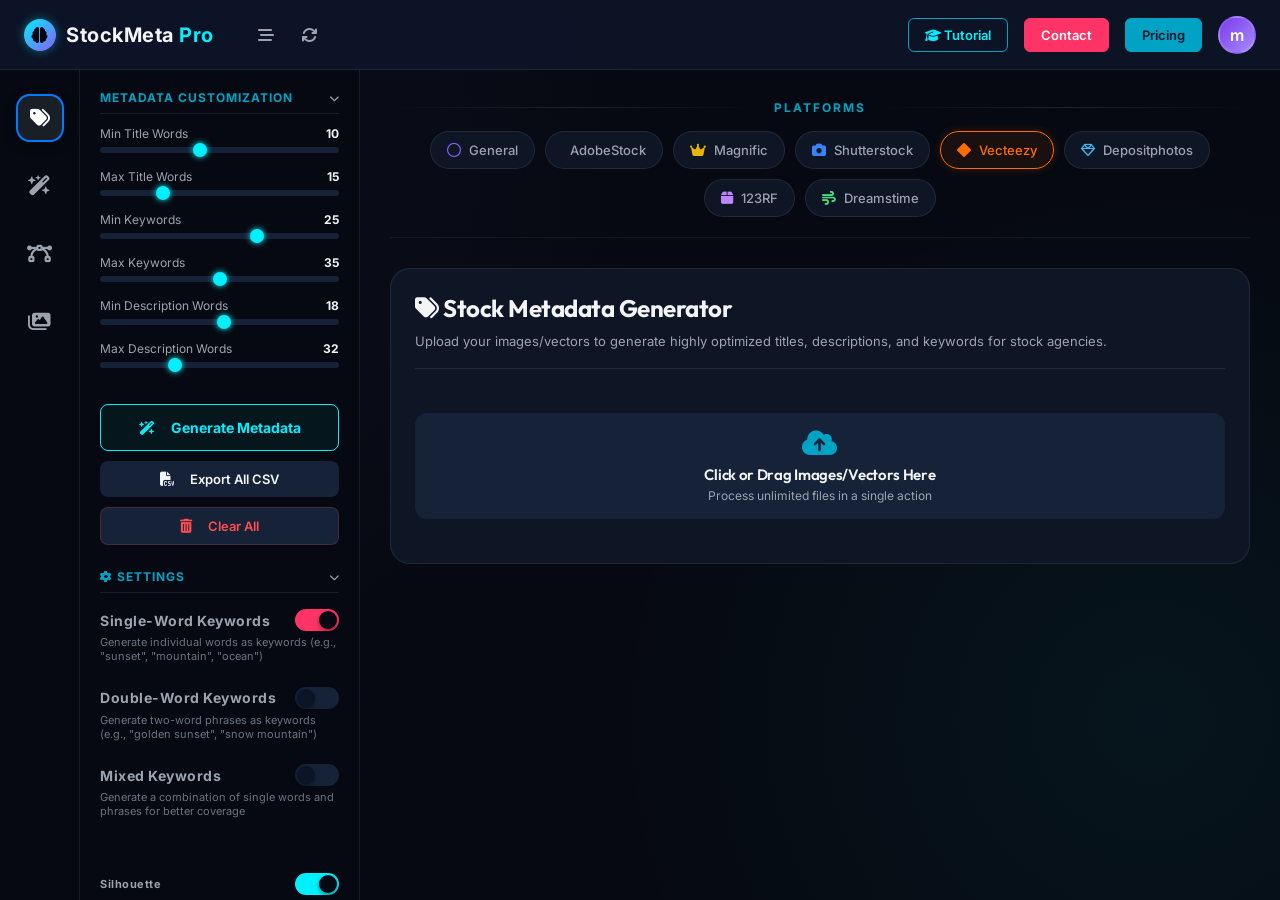
==== index.html @ bd4a4993 "Final Update" ====
<!DOCTYPE html>
<html lang="en">
<head>
  <meta charset="UTF-8">
  <meta name="viewport" content="width=device-width, initial-scale=1.0">
  <title>StockMeta Pro - AI Stock Metadata Generator & Extractor</title>
  
  <link href="https://fonts.googleapis.com/css2?family=Outfit:wght@300;400;600;700&display=swap" rel="stylesheet">
  <!-- FontAwesome for Premium Icons -->
  <link rel="stylesheet" href="https://cdnjs.cloudflare.com/ajax/libs/font-awesome/6.4.0/css/all.min.css">
  
  <!-- Custom CSS -->
  <link rel="stylesheet" href="styles.css?v=13">
  
  <!-- EXIF Library for Image Metadata Extraction -->
  <script src="https://cdn.jsdelivr.net/npm/exif-js?v=1"></script>
</head>
<body>
  <!-- ==========================================================================
       TOP NAVBAR / HEADER
       ========================================================================== -->
  <header class="header">
    <div class="header-left">
      <a href="#" class="logo-container">
        <div class="logo-icon">
          <i class="fa-solid fa-brain"></i>
        </div>
        <div class="logo-text">StockMeta <span>Pro</span></div>
      </a>
      <div class="nav-actions">
        <button class="nav-icon-btn" title="Toggle Sidebar"><i class="fa-solid fa-bars-staggered"></i></button>
        <button class="nav-icon-btn" title="Sync Status"><i class="fa-solid fa-arrows-rotate"></i></button>
      </div>
    </div>
    
    <div class="header-right">
      <button class="nav-link-btn tutorial"><i class="fa-solid fa-graduation-cap"></i> Tutorial</button>
      <button class="nav-link-btn contact">Contact</button>
      <button class="nav-link-btn pricing">Pricing</button>
      
      <!-- Profile Initials Badge (m) -->
      <div class="profile-avatar" id="profile-btn">m</div>
      
      <!-- Profile Dropdown Menu -->
      <div class="profile-menu" id="profile-menu">
        <div class="profile-menu-header">
          <div class="profile-menu-status">Signed in as:</div>
          <div class="profile-menu-email" id="profile-menu-email">Guest User</div>
        </div>
        <button class="profile-menu-btn" id="open-api-manager-btn">
          <i class="fa-solid fa-key"></i> API Keys Manager
        </button>
        <button class="profile-menu-btn logout" id="logout-btn" style="display: none;">
          <i class="fa-solid fa-right-from-bracket"></i> Sign Out
        </button>
        <button class="profile-menu-btn" id="login-trigger-btn">
          <i class="fa-solid fa-right-to-bracket"></i> Sign in with Google
        </button>
      </div>
    </div>
  </header>

<div class="app-layout">
  <!-- NEW LEFT SIDE NAVIGATION RAIL -->
  <aside class="side-nav-rail">
    <button class="nav-rail-btn active" data-mode="metadata" title="Metadata Generator">
      <i class="fa-solid fa-tags"></i>
    </button>
    <button class="nav-rail-btn" data-mode="image-to-prompt" title="Image to Prompts">
      <i class="fa-solid fa-wand-magic-sparkles"></i>
    </button>
    <!-- SVG Generator -->
    <button class="nav-rail-btn" data-mode="image-to-svg" title="Image to SVG Generator">
      <i class="fa-solid fa-bezier-curve"></i>
    </button>
    <button class="nav-rail-btn" data-mode="portfolio-viewer" title="Adobe Stock Portfolio Viewer">
      <i class="fa-solid fa-images"></i>
    </button>
  </aside>

  <div class="app-content-area">
    <!-- ==========================================================================
         MAIN CONTENT CONTAINER
         ========================================================================== -->
    <div class="main-wrapper">
    
    <!-- --- LEFT SIDEBAR PANEL --- -->
    <aside class="sidebar">
      
      <!-- Collapsible Image Prompt Customization -->
      <div class="panel-section" id="image-prompt-custom-panel" style="display: none;">
        <div class="panel-header" onclick="togglePanel('image-prompt-custom-panel')">
          <span class="panel-title">Prompt Settings</span>
          <i class="fa-solid fa-chevron-down panel-toggle-icon"></i>
        </div>
        <div class="panel-content">
          <div class="input-container" style="width: 100%;">
            <label class="input-label" for="reverse-prompt-custom-instructions" style="font-size: 11px; font-weight:700; color:var(--color-cyan-dim); text-transform:uppercase; margin-bottom: 8px; display: block;">Your Custom prompt here:</label>
            <textarea id="reverse-prompt-custom-instructions" class="sidebar-prompt-textarea" placeholder="e.g. Ensure the prompt describes an oil painting style..." style="min-height: 150px; font-size: 13px;"></textarea>
          </div>
          <button class="workspace-btn copy-all" id="reverse-prompt-submit-btn" style="width: 100%; padding: 14px; font-size: 14px; font-weight: 700; border-radius: 8px; justify-content: center; margin-top: 10px;">
            <i class="fa-solid fa-wand-magic-sparkles" style="margin-right: 8px;"></i> Generate
          </button>
        </div>
      </div>

      <!-- Collapsible Image to SVG Customization -->
      <div class="panel-section" id="image-to-svg-custom-panel" style="display: none;">
        <div class="panel-header" onclick="togglePanel('image-to-svg-custom-panel')">
          <span class="panel-title">SVG Settings</span>
          <i class="fa-solid fa-chevron-down panel-toggle-icon"></i>
        </div>
        <div class="panel-content">
          <div class="input-container" style="width: 100%;">
            <label class="input-label" for="svg-custom-instructions" style="font-size: 11px; font-weight:700; color:var(--color-cyan-dim); text-transform:uppercase; margin-bottom: 8px; display: block;">Custom instructions:</label>
            <textarea id="svg-custom-instructions" class="sidebar-prompt-textarea" placeholder="e.g. Ensure all shapes are editable, use native <text> elements, recreate the complex gradients..." style="min-height: 150px; font-size: 13px;"></textarea>
          </div>
          <button class="workspace-btn copy-all" id="svg-submit-btn" style="width: 100%; padding: 14px; font-size: 14px; font-weight: 700; border-radius: 8px; justify-content: center; margin-top: 10px;">
            <i class="fa-solid fa-bezier-curve" style="margin-right: 8px;"></i> Generate SVG
          </button>
        </div>
      </div>
      
      <!-- Collapsible Metadata Customization -->
      <div class="panel-section" id="custom-panel">
        <div class="panel-header" onclick="togglePanel('custom-panel')">
          <span class="panel-title">Metadata Customization</span>
          <i class="fa-solid fa-chevron-down panel-toggle-icon"></i>
        </div>
        <div class="panel-content">
          <!-- Slider 1 -->
          <div class="slider-group">
            <div class="slider-label-row">
              <span class="slider-name">Min Title Words</span>
              <span class="slider-value" id="min-title-val">10</span>
            </div>
            <input type="range" class="custom-range" id="min-title-range" min="3" max="20" value="10">
          </div>
          <!-- Slider 2 -->
          <div class="slider-group">
            <div class="slider-label-row">
              <span class="slider-name">Max Title Words</span>
              <span class="slider-value" id="max-title-val">15</span>
            </div>
            <input type="range" class="custom-range" id="max-title-range" min="10" max="30" value="15">
          </div>
          <!-- Slider 3 -->
          <div class="slider-group">
            <div class="slider-label-row">
              <span class="slider-name">Min Keywords</span>
              <span class="slider-value" id="min-keys-val">25</span>
            </div>
            <input type="range" class="custom-range" id="min-keys-range" min="5" max="35" value="25">
          </div>
          <!-- Slider 4 -->
          <div class="slider-group">
            <div class="slider-label-row">
              <span class="slider-name">Max Keywords</span>
              <span class="slider-value" id="max-keys-val">35</span>
            </div>
            <input type="range" class="custom-range" id="max-keys-range" min="20" max="50" value="35">
          </div>
          <!-- Slider 5 -->
          <div class="slider-group">
            <div class="slider-label-row">
              <span class="slider-name">Min Description Words</span>
              <span class="slider-value" id="min-desc-val">18</span>
            </div>
            <input type="range" class="custom-range" id="min-desc-range" min="5" max="30" value="18">
          </div>
          <!-- Slider 6 -->
          <div class="slider-group">
            <div class="slider-label-row">
              <span class="slider-name">Max Description Words</span>
              <span class="slider-value" id="max-desc-val">32</span>
            </div>
            <input type="range" class="custom-range" id="max-desc-range" min="20" max="60" value="32">
          </div>
          
          <!-- Action Buttons Moved from Workspace -->
          <div style="margin-top: 20px; display: flex; flex-direction: column; gap: 10px;">
            <button class="workspace-btn copy-all" id="metadata-generate-btn" style="width: 100%; padding: 14px; font-size: 14px; font-weight: 700; border-radius: 8px; justify-content: center;">
              <i class="fa-solid fa-wand-magic-sparkles" style="margin-right: 8px;"></i> Generate Metadata
            </button>
            <button class="workspace-btn export-all" id="metadata-export-btn" style="width: 100%; padding: 10px; font-size: 13px; font-weight: 600; border-radius: 8px; justify-content: center; border: 1px solid var(--border-glass);">
              <i class="fa-solid fa-file-csv" style="margin-right: 8px;"></i> Export All CSV
            </button>
            <button class="workspace-btn" id="metadata-clear-btn" style="width: 100%; padding: 10px; font-size: 13px; font-weight: 600; border-radius: 8px; justify-content: center; color: #ff4d4d; border: 1px solid rgba(255, 77, 77, 0.2);">
              <i class="fa-solid fa-trash-can" style="margin-right: 8px;"></i> Clear All
            </button>
          </div>

        </div>
      </div>
      
      <!-- Collapsible SETTINGS Toggles -->
      <div class="panel-section" id="settings-panel">
        <div class="panel-header" onclick="togglePanel('settings-panel')">
          <span class="panel-title"><i class="fa-solid fa-gear"></i> Settings</span>
          <i class="fa-solid fa-chevron-down panel-toggle-icon"></i>
        </div>
        <div class="panel-content">
          <!-- Keyword Generation Styles -->
          <div style="display: flex; flex-direction: column; gap: 15px; margin-bottom: 15px; border-bottom: 1px solid var(--border); padding-bottom: 15px;">
            
            <div class="toggle-group pink-toggle" style="flex-direction: column; align-items: stretch; gap: 4px;">
              <div style="display: flex; justify-content: space-between; align-items: center; width: 100%;">
                <span class="toggle-label" style="font-size: 14px;">Single-Word Keywords</span>
                <input type="checkbox" id="kw-single-switch" class="switch-input keyword-style-switch" checked>
                <label for="kw-single-switch" class="switch-label"></label>
              </div>
              <span style="font-size: 11px; color: var(--text-dark); line-height: 1.3;">Generate individual words as keywords (e.g., "sunset", "mountain", "ocean")</span>
            </div>

            <div class="toggle-group pink-toggle" style="flex-direction: column; align-items: stretch; gap: 4px;">
              <div style="display: flex; justify-content: space-between; align-items: center; width: 100%;">
                <span class="toggle-label" style="font-size: 14px;">Double-Word Keywords</span>
                <input type="checkbox" id="kw-double-switch" class="switch-input keyword-style-switch">
                <label for="kw-double-switch" class="switch-label"></label>
              </div>
              <span style="font-size: 11px; color: var(--text-dark); line-height: 1.3;">Generate two-word phrases as keywords (e.g., "golden sunset", "snow mountain")</span>
            </div>

            <div class="toggle-group pink-toggle" style="flex-direction: column; align-items: stretch; gap: 4px;">
              <div style="display: flex; justify-content: space-between; align-items: center; width: 100%;">
                <span class="toggle-label" style="font-size: 14px;">Mixed Keywords</span>
                <input type="checkbox" id="kw-mixed-switch" class="switch-input keyword-style-switch">
                <label for="kw-mixed-switch" class="switch-label"></label>
              </div>
              <span style="font-size: 11px; color: var(--text-dark); line-height: 1.3;">Generate a combination of single words and phrases for better coverage</span>
            </div>

          </div>
          <!-- Toggle 2 -->
          <div class="toggle-group">
            <span class="toggle-label">Silhouette</span>
            <input type="checkbox" id="silhouette-switch" class="switch-input" checked>
            <label for="silhouette-switch" class="switch-label"></label>
          </div>
          <!-- Toggle 3 (User Latest Screenshot: Contains Textarea underneath!) -->
          <div class="toggle-group pink-toggle" style="flex-direction: column; align-items: stretch; gap: 8px;">
            <div style="display: flex; justify-content: space-between; align-items: center; width: 100%;">
              <span class="toggle-label">Custom Prompt</span>
              <input type="checkbox" id="custom-prompt-switch" class="switch-input" checked>
              <label for="custom-prompt-switch" class="switch-label"></label>
            </div>
            <div id="sidebar-custom-prompt-container" style="display: none; width: 100%;">
              <textarea id="sidebar-custom-prompt" class="sidebar-prompt-textarea" placeholder="Enter your custom prompt here..."></textarea>
            </div>
          </div>
          <!-- Toggle 4: Transparent Background Switch (User Latest Screenshot) -->
          <div class="toggle-group">
            <span class="toggle-label">Transparent Background</span>
            <input type="checkbox" id="transparent-bg-switch" class="switch-input" checked>
            <label for="transparent-bg-switch" class="switch-label"></label>
          </div>
        </div>
      </div>
      
    </aside>

    <!-- --- MAIN AREA --- -->
    <main class="main-content">
      
      <!-- --- PLATFORMS SELECTION --- -->
      <section class="platforms-section">
        <div class="platforms-title">Platforms</div>
        <div class="platforms-list">
          <div class="platform-pill" data-platform="general"><i class="fa-regular fa-circle"></i> General</div>
          <div class="platform-pill" data-platform="adobestock"><i class="fa-brands fa-adobe"></i> AdobeStock</div>
          <div class="platform-pill" data-platform="magnific"><i class="fa-solid fa-crown"></i> Magnific</div>
          <div class="platform-pill" data-platform="shutterstock"><i class="fa-solid fa-camera"></i> Shutterstock</div>
          <div class="platform-pill active" data-platform="vecteezy"><i class="fa-solid fa-diamond"></i> Vecteezy</div>
          <div class="platform-pill" data-platform="depositphotos"><i class="fa-regular fa-gem"></i> Depositphotos</div>
          <div class="platform-pill" data-platform="123rf"><i class="fa-solid fa-box"></i> 123RF</div>
          <div class="platform-pill" data-platform="dreamstime"><i class="fa-solid fa-wind"></i> Dreamstime</div>
        </div>
      </section>

      <!-- ==========================================================================
           METADATA GENERATOR (UNIFIED LAYOUT)
           ========================================================================== -->
      <section class="image-gen-container" id="metadata-unified-section">
        <div class="bulk-preview-header" style="text-align: left;">
          <h2 class="bulk-preview-title"><i class="fa-solid fa-tags"></i> Stock Metadata Generator</h2>
          <p class="bulk-preview-subtitle">Upload your images/vectors to generate highly optimized titles, descriptions, and keywords for stock agencies.</p>
        </div>
        
        <div class="image-gen-unified-layout" style="display: flex; flex-direction: column; gap: 20px; width: 100%;">
          <!-- Upload Dropzone -->
          <div class="input-container">
            <div class="upload-area" id="metadata-upload-area" style="min-height: 100px; display: flex; flex-direction: column; align-items: center; justify-content: center; border: 2px dashed var(--border-glass); border-radius: 12px; cursor: pointer; background: var(--bg-card); transition: all 0.2s ease; padding: 16px;">
              <input type="file" id="metadata-file-input" accept="image/jpeg, image/png, image/webp, .eps, .ai, .svg" multiple style="display: none;">
              <div id="metadata-upload-content" style="text-align: center; pointer-events: none;">
                <i class="fa-solid fa-cloud-arrow-up" style="font-size: 28px; color: var(--color-cyan-dim); margin-bottom: 8px;"></i>
                <h3 style="font-size: 15px; font-weight: 600; color: var(--text-main); margin-bottom: 4px;">Click or Drag Images/Vectors Here</h3>
                <p style="font-size: 12px; color: var(--text-muted);">Process unlimited files in a single action</p>
              </div>
            </div>
          </div>
          
          <!-- Image Rows Container -->
          <div id="metadata-preview-list" style="display: flex; flex-direction: column; gap: 20px; width: 100%;">
            <!-- Dynamic rows will be injected here by JS -->
          </div>
          
        </div>
      </section>

    </main>
  </div>

  <!-- ==========================================================================
       MODAL: SIMULATED GOOGLE AUTHENTICATION
       ========================================================================== -->
  <div class="modal-overlay" id="google-login-modal">
    <div class="modal-card google-modal">
      <div class="modal-header">
        <span class="modal-title">Sign In with Google</span>
        <button class="modal-close-btn" onclick="closeModal('google-login-modal')"><i class="fa-solid fa-xmark"></i></button>
      </div>
      <div class="modal-body">
        <div class="google-auth-content">
          <div class="google-brand-logo"><i class="fa-brands fa-google"></i></div>
          <h3 class="google-auth-title">Welcome back to StockMeta Pro</h3>
          <p class="google-auth-subtitle">Log in instantly to securely sync and store your custom model settings and credentials directly in your browser.</p>
          
          <div class="google-email-input-wrapper">
            <input type="email" id="google-email-field" class="text-input-field" placeholder="name@gmail.com" required value="stockcreator@gmail.com">
          </div>
          
          <button class="google-btn-submit" id="google-auth-submit-btn">
            <img src="https://upload.wikimedia.org/wikipedia/commons/c/c1/Google_%22G%22_logo.svg" alt="Google G">
            <span>Continue with Gmail ID</span>
          </button>
        </div>
      </div>
    </div>
  </div>

  <!-- ==========================================================================
       MODAL: API KEYS MANAGER (User Screenshot Inspired)
       ========================================================================== -->
  <div class="modal-overlay" id="api-keys-modal">
    <div class="modal-card api-keys-modal">
      <div class="modal-header">
        <span class="modal-title">API Keys Manager</span>
        <button class="modal-close-btn" onclick="closeModal('api-keys-modal')"><i class="fa-solid fa-xmark"></i></button>
      </div>
      
      <!-- Grid Layout: Sidebar Providers + Right Settings Panels -->
      <div class="api-keys-layout">
        <div class="api-keys-sidebar">
          <button class="api-provider-tab active" data-provider="gemini">Gemini API</button>
          <button class="api-provider-tab" data-provider="mistral">Mistral AI</button>
          <button class="api-provider-tab" data-provider="openai">OpenAI</button>
          <button class="api-provider-tab" data-provider="groq">Groq</button>
          <button class="api-provider-tab" data-provider="openrouter">OpenRouter</button>
          <button class="api-provider-tab" data-provider="adobestock" style="color:var(--color-cyan);">Adobe Stock</button>
          <button class="api-provider-tab" data-provider="ollama" style="color:var(--success)">Local (Ollama)</button>
        </div>
        
        <div class="api-keys-panel" id="api-panel-content">
          <!-- Content is rendered dynamically in app.js based on selected provider -->
          <div>
            <div class="form-row">
              <div class="input-container" style="flex: 1;">
                <label class="form-label" for="api-key-input" id="api-key-label">API Key:</label>
                <input type="text" id="api-key-input" class="form-input-text" placeholder="Enter your API key here...">
              </div>
              <button class="api-btn add" id="api-key-add-btn">Add</button>
            </div>
            <div style="margin-top: 20px;">
              <div style="display: flex; justify-content: space-between; align-items: center; margin-bottom: 8px;">
                <label class="form-label" style="margin-bottom: 0;" id="stored-keys-label">Stored API Keys:</label>
                <button class="api-btn delete" id="api-key-delete-btn" style="padding: 6px 16px; font-size: 12px; width: auto; height: auto;">Delete Selected Key</button>
              </div>
              <div class="keys-listbox" id="stored-keys-listbox">
                <!-- Dynamically populated list box of masked keys -->
              </div>
            </div>
            <!-- Custom Model field — shows for all providers -->
            <div id="custom-model-row" style="margin-top: 18px;">
              <label class="form-label" for="api-custom-model" id="custom-model-label">🤖 Custom Model (Required):</label>
              <input type="text" id="api-custom-model" class="form-input-text" placeholder="e.g., google/gemini-2.5-flash" style="margin-top: 6px;">
              <p style="font-size: 11px; color: var(--text-dark); margin-top: 5px;" id="custom-model-hint">Enter the model you want to use (e.g., <strong>google/gemini-2.5-flash</strong> or <strong>moonshotai/kimi-k2.6:free</strong>).</p>
            </div>

          </div>
        </div>
      </div>
      
      <!-- Footer: Radio switches matching user screenshot + Save/Cancel -->
      <div class="api-keys-footer">
        <div class="active-provider-selector">
          <span class="active-provider-label">AI Provider:</span>
          <div class="provider-radio-group">
            <label class="provider-radio-option">
              <input type="radio" name="ai-provider-select" value="gemini" checked>
              <span>Gemini</span>
            </label>
            <label class="provider-radio-option">
              <input type="radio" name="ai-provider-select" value="mistral">
              <span>Mistral AI</span>
            </label>
            <label class="provider-radio-option">
              <input type="radio" name="ai-provider-select" value="openai">
              <span>OpenAI</span>
            </label>
            <label class="provider-radio-option">
              <input type="radio" name="ai-provider-select" value="groq">
              <span>Groq</span>
            </label>
            <label class="provider-radio-option">
              <input type="radio" name="ai-provider-select" value="openrouter">
              <span class="provider-radio-text">OpenRouter</span>
            </label>
            <label class="provider-radio-option" style="border:1px solid var(--success);">
              <input type="radio" name="ai-provider-select" value="ollama">
              <span class="provider-radio-text" style="color:var(--success);">Local (Ollama)</span>
            </label>
          </div>
        </div>
        
        <div class="modal-action-buttons">
          <button class="modal-action-btn save" id="api-keys-save-btn">Save</button>
          <button class="modal-action-btn cancel" onclick="closeModal('api-keys-modal')">Cancel</button>
        </div>
      </div>
    </div>
  </div>

  </div> <!-- End app-content-area -->
</div> <!-- End app-layout -->

  <!-- ==========================================================================
       TOAST NOTIFICATION ALERTS
       ========================================================================== -->
  <div class="toast-container" id="toast-container"></div>

  <!-- Custom JS Application Logic -->
  <script src="app.js?v=29"></script>
</body>
</html>
---- styles.css ----
/* ==========================================================================
   PREMIUM GLASSMORPHIC CSS - STOCK METADATA GENERATOR (SKILL ITBD)
   ========================================================================== */

/* --- Google Fonts --- */
@import url('https://fonts.googleapis.com/css2?family=Inter:wght@300;400;500;600;700&family=Outfit:wght@400;500;600;700;800&display=swap');

/* --- Design Tokens / Core Variables --- */
:root {
  /* Colors */
  --bg-darker: #060911;
  --bg-base: #090e1a;
  --bg-surface: #0e1626;
  --bg-card: #152238;
  --bg-card-hover: #1e304f;
  
  --color-cyan: #00f0ff;
  --color-cyan-dim: #00a3c4;
  --color-cyan-glow: rgba(0, 240, 255, 0.25);
  
  --color-pink: #ff3366;
  --color-pink-glow: rgba(255, 51, 102, 0.25);
  
  --color-orange: #ff6c00;
  --color-orange-glow: rgba(255, 108, 0, 0.25);
  
  --color-green: #10b981;
  --color-green-glow: rgba(16, 185, 129, 0.25);
  
  --color-purple: #8b5cf6;
  --color-purple-glow: rgba(139, 92, 246, 0.25);

  --color-blue: #3b82f6;

  --text-main: #f3f4f6;
  --text-muted: #9ca3af;
  --text-dark: #6b7280;

  /* Borders & Shadows */
  --border-glass: 1px solid rgba(255, 255, 255, 0.08);
  --border-glass-bright: 1px solid rgba(255, 255, 255, 0.15);
  --border-cyan: 1px solid rgba(0, 240, 255, 0.4);
  --border-orange: 1px solid rgba(255, 108, 0, 0.5);
  
  --shadow-main: 0 8px 32px 0 rgba(0, 0, 0, 0.5);
  --shadow-glow: 0 0 15px rgba(0, 240, 255, 0.15);
  
  /* Fonts */
  --font-family-title: 'Outfit', sans-serif;
  --font-family-body: 'Inter', sans-serif;
  
  /* Layout sizes */
  --header-height: 70px;
  --sidebar-width: 280px;
  --transition-speed: 0.3s;
}

/* --- Base & Reset --- */
* {
  box-sizing: border-box;
  margin: 0;
  padding: 0;
  scrollbar-width: thin;
  scrollbar-color: var(--bg-card) var(--bg-base);
}

body {
  background-color: var(--bg-darker);
  background-image: 
    radial-gradient(circle at 10% 20%, rgba(139, 92, 246, 0.05) 0%, transparent 40%),
    radial-gradient(circle at 90% 80%, rgba(0, 240, 255, 0.05) 0%, transparent 40%);
  color: var(--text-main);
  font-family: var(--font-family-body);
  height: 100vh;
  overflow: hidden;
  display: flex;
  flex-direction: column;
}

/* --- Scrollbar Customization --- */
::-webkit-scrollbar {
  width: 6px;
  height: 6px;
}
::-webkit-scrollbar-track {
  background: var(--bg-darker);
}
::-webkit-scrollbar-thumb {
  background: var(--bg-card);
  border-radius: 3px;
}
::-webkit-scrollbar-thumb:hover {
  background: var(--bg-card-hover);
}

/* --- Typography --- */
h1, h2, h3, h4, h5, h6 {
  font-family: var(--font-family-title);
  font-weight: 600;
  letter-spacing: -0.02em;
}

button, input, textarea, select {
  font-family: var(--font-family-body);
}

/* ==========================================================================
   LAYOUT STRUCTURE
   ========================================================================== */

.app-layout {
  display: flex;
  height: 100vh;
  width: 100vw;
  overflow: hidden;
}

/* --- Left Side Navigation Rail --- */
.side-nav-rail {
  width: 80px;
  background: var(--bg-darker);
  border-right: var(--border-glass);
  display: flex;
  flex-direction: column;
  align-items: center;
  padding: 24px 0;
  gap: 20px;
  z-index: 200;
  flex-shrink: 0;
}

.nav-rail-btn {
  width: 48px;
  height: 48px;
  border-radius: 14px;
  background: transparent;
  border: 2px solid transparent;
  color: var(--text-muted);
  font-size: 20px;
  display: flex;
  align-items: center;
  justify-content: center;
  cursor: pointer;
  transition: all 0.3s ease;
}

.nav-rail-btn:hover:not(.placeholder) {
  color: var(--text-main);
  background: rgba(255, 255, 255, 0.05);
}

.nav-rail-btn.active {
  background: #1a1e26; /* Dark background matching screenshot */
  border-color: #007bff; /* Bright blue outline matching screenshot */
  color: #ffffff;
  box-shadow: 0 4px 12px rgba(0, 0, 0, 0.3);
}

.nav-rail-btn.placeholder {
  opacity: 0.3;
  cursor: default;
}

.app-content-area {
  flex: 1;
  display: flex;
  flex-direction: column;
  height: 100vh;
  overflow-y: auto;
  position: relative;
}

/* --- Navbar / Header --- */
.header {
  height: var(--header-height);
  background: rgba(13, 21, 39, 0.95);
  backdrop-filter: blur(12px);
  border-bottom: var(--border-glass);
  display: flex;
  align-items: center;
  justify-content: space-between;
  padding: 0 24px;
  position: sticky;
  top: 0;
  z-index: 100;
  flex-shrink: 0;
}

.header-left {
  display: flex;
  align-items: center;
  gap: 16px;
}

.logo-container {
  display: flex;
  align-items: center;
  gap: 10px;
  text-decoration: none;
}

.logo-icon {
  width: 32px;
  height: 32px;
  background: linear-gradient(135deg, var(--color-cyan), var(--color-purple));
  border-radius: 50%;
  display: flex;
  align-items: center;
  justify-content: center;
  box-shadow: 0 0 10px rgba(0, 240, 255, 0.4);
}

.logo-icon i {
  color: var(--bg-darker);
  font-size: 16px;
}

.logo-text {
  font-size: 20px;
  font-weight: 700;
  color: var(--text-main);
  letter-spacing: 0.5px;
}

.logo-text span {
  color: var(--color-cyan);
}

.nav-actions {
  display: flex;
  align-items: center;
  gap: 12px;
  margin-left: 20px;
}

.nav-icon-btn {
  background: transparent;
  border: none;
  color: var(--text-muted);
  font-size: 16px;
  cursor: pointer;
  padding: 8px;
  border-radius: 6px;
  transition: all var(--transition-speed);
}

.nav-icon-btn:hover {
  color: var(--color-cyan);
  background: rgba(255, 255, 255, 0.05);
}

.header-right {
  display: flex;
  align-items: center;
  gap: 16px;
}

.nav-link-btn {
  background: transparent;
  border: 1px solid var(--color-cyan-dim);
  color: var(--color-cyan);
  padding: 8px 16px;
  border-radius: 6px;
  font-size: 13px;
  font-weight: 600;
  cursor: pointer;
  transition: all var(--transition-speed);
}

.nav-link-btn:hover {
  background: var(--color-cyan-glow);
  box-shadow: 0 0 10px var(--color-cyan-glow);
}

.nav-link-btn.contact {
  background: var(--color-pink);
  border-color: var(--color-pink);
  color: white;
}

.nav-link-btn.contact:hover {
  background: #e02453;
  box-shadow: 0 0 10px rgba(255, 51, 102, 0.4);
}

.nav-link-btn.pricing {
  background: var(--color-cyan-dim);
  border-color: var(--color-cyan-dim);
  color: #0c1527;
}

.nav-link-btn.pricing:hover {
  background: var(--color-cyan);
  box-shadow: 0 0 10px var(--color-cyan-glow);
}

.profile-avatar {
  width: 38px;
  height: 38px;
  border-radius: 50%;
  background: linear-gradient(135deg, #7c3aed, #a78bfa);
  color: white;
  display: flex;
  align-items: center;
  justify-content: center;
  font-weight: 600;
  font-size: 16px;
  cursor: pointer;
  border: 2px solid rgba(255, 255, 255, 0.1);
  transition: all var(--transition-speed);
  position: relative;
}

.profile-avatar:hover {
  transform: scale(1.05);
  box-shadow: 0 0 10px rgba(139, 92, 246, 0.5);
  border-color: var(--color-cyan);
}

/* Profile Dropdown Menu */
.profile-menu {
  position: absolute;
  top: 60px;
  right: 24px;
  width: 250px;
  background: var(--bg-surface);
  border: var(--border-glass-bright);
  border-radius: 12px;
  box-shadow: var(--shadow-main);
  padding: 16px;
  display: none;
  flex-direction: column;
  gap: 12px;
  z-index: 110;
  animation: fadeInScale 0.2s ease-out forwards;
}

.profile-menu.active {
  display: flex;
}

.profile-menu-header {
  border-bottom: var(--border-glass);
  padding-bottom: 12px;
}

.profile-menu-email {
  font-size: 13px;
  color: var(--color-cyan);
  font-weight: 500;
  word-break: break-all;
  margin-top: 4px;
}

.profile-menu-status {
  font-size: 11px;
  color: var(--text-muted);
}

.profile-menu-btn {
  background: var(--bg-card);
  border: var(--border-glass);
  color: var(--text-main);
  padding: 10px 14px;
  border-radius: 6px;
  font-size: 13px;
  cursor: pointer;
  display: flex;
  align-items: center;
  gap: 10px;
  transition: all var(--transition-speed);
  text-align: left;
}

.profile-menu-btn:hover {
  background: var(--bg-card-hover);
  color: var(--color-cyan);
  border-color: var(--color-cyan);
}

.profile-menu-btn i {
  font-size: 14px;
  width: 16px;
}

.profile-menu-btn.logout {
  background: rgba(255, 51, 102, 0.1);
  color: var(--color-pink);
  border-color: rgba(255, 51, 102, 0.2);
}

.profile-menu-btn.logout:hover {
  background: var(--color-pink);
  color: white;
  border-color: var(--color-pink);
}

/* --- Main Container Wrapper --- */
.main-wrapper {
  display: flex;
  min-height: calc(100vh - var(--header-height));
  flex: 1;
}

/* ==========================================================================
   SIDEBAR COMPONENT
   ========================================================================== */
.sidebar {
  width: var(--sidebar-width);
  background: var(--bg-darker);
  border-right: var(--border-glass);
  padding: 20px;
  display: flex;
  flex-direction: column;
  gap: 24px;
  height: calc(100vh - var(--header-height));
  position: sticky;
  top: 0;
  overflow-y: auto;
  z-index: 90;
  flex-shrink: 0;
}

/* Collapsible Panel */
.panel-section {
  display: flex;
  flex-direction: column;
  gap: 12px;
}

.panel-header {
  display: flex;
  align-items: center;
  justify-content: space-between;
  cursor: pointer;
  padding-bottom: 8px;
  border-bottom: var(--border-glass);
}

.panel-title {
  font-size: 12px;
  font-weight: 700;
  text-transform: uppercase;
  color: var(--color-cyan-dim);
  letter-spacing: 1px;
}

.panel-toggle-icon {
  font-size: 10px;
  color: var(--text-muted);
  transition: transform var(--transition-speed);
}

.panel-section.collapsed .panel-toggle-icon {
  transform: rotate(-90deg);
}

.panel-content {
  display: flex;
  flex-direction: column;
  gap: 16px;
  max-height: 1000px;
  overflow: hidden;
  transition: max-height 0.4s ease;
}

.panel-section.collapsed .panel-content {
  max-height: 0;
  padding-top: 0;
  padding-bottom: 0;
}

/* Mode Selection buttons */
.mode-container {
  display: grid;
  grid-template-columns: 1fr 1fr;
  gap: 10px;
}

.mode-btn {
  background: var(--bg-surface);
  border: var(--border-glass);
  border-radius: 8px;
  color: var(--text-muted);
  padding: 14px 10px;
  font-size: 12px;
  font-weight: 600;
  cursor: pointer;
  display: flex;
  flex-direction: column;
  align-items: center;
  gap: 8px;
  transition: all var(--transition-speed);
}

.mode-btn i {
  font-size: 18px;
}

.mode-btn:hover {
  background: var(--bg-card);
  color: var(--text-main);
  border-color: rgba(255, 255, 255, 0.15);
}

.mode-btn.active {
  background: rgba(0, 240, 255, 0.05);
  border-color: var(--color-cyan);
  color: var(--color-cyan);
  box-shadow: 0 0 10px var(--color-cyan-glow);
}

/* Custom Input Sliders */
.slider-group {
  display: flex;
  flex-direction: column;
  gap: 6px;
}

.slider-label-row {
  display: flex;
  justify-content: space-between;
  align-items: center;
  font-size: 12px;
}

.slider-name {
  color: var(--text-muted);
  display: flex;
  align-items: center;
  gap: 4px;
}

.slider-value {
  font-weight: 700;
  color: var(--text-main);
}

.custom-range {
  -webkit-appearance: none;
  width: 100%;
  height: 6px;
  border-radius: 3px;
  background: var(--bg-card);
  outline: none;
}

.custom-range::-webkit-slider-thumb {
  -webkit-appearance: none;
  appearance: none;
  width: 14px;
  height: 14px;
  border-radius: 50%;
  background: var(--color-cyan);
  cursor: pointer;
  box-shadow: 0 0 6px var(--color-cyan);
  transition: transform 0.1s;
}

.custom-range::-webkit-slider-thumb:hover {
  transform: scale(1.2);
}

/* Elegant Switch Toggles */
.toggle-group {
  display: flex;
  justify-content: space-between;
  align-items: center;
  padding: 4px 0;
}

.toggle-label {
  font-size: 11px;
  font-weight: 700;
  color: var(--text-muted);
  letter-spacing: 0.5px;
  display: flex;
  align-items: center;
  gap: 6px;
}

/* Sidebar Custom Prompt Textarea (User Latest Screenshot) */
.sidebar-prompt-textarea {
  width: 100%;
  height: 80px;
  resize: none;
  background: rgba(4, 7, 13, 0.4);
  border: var(--border-glass);
  border-radius: 8px;
  color: var(--text-main);
  padding: 10px;
  font-size: 12px;
  margin-top: 4px;
  outline: none;
  transition: all var(--transition-speed);
  font-family: var(--font-family-body);
  box-shadow: inset 0 2px 4px rgba(0, 0, 0, 0.3);
}

.sidebar-prompt-textarea:focus {
  border-color: var(--color-cyan);
  box-shadow: 0 0 8px var(--color-cyan-glow);
  background: rgba(4, 7, 13, 0.6);
}

/* Custom Switch Styling */
.switch-input {
  display: none;
}

.switch-label {
  position: relative;
  display: inline-block;
  width: 44px;
  height: 22px;
  background-color: var(--bg-card);
  border-radius: 11px;
  cursor: pointer;
  transition: background-color var(--transition-speed);
}

.switch-label::after {
  content: '';
  position: absolute;
  width: 18px;
  height: 18px;
  border-radius: 50%;
  background-color: #0c1527;
  top: 2px;
  left: 2px;
  transition: all var(--transition-speed);
  box-shadow: 0 2px 4px rgba(0, 0, 0, 0.4);
}

.switch-input:checked + .switch-label {
  background-color: var(--color-cyan);
}

.switch-input:checked + .switch-label::after {
  left: 24px;
  background-color: var(--bg-darker);
}

.toggle-group.pink-toggle .switch-input:checked + .switch-label {
  background-color: var(--color-pink);
}

/* ==========================================================================
   MAIN DASHBOARD WORKSPACE
   ========================================================================== */
.main-content {
  flex: 1;
  padding: 30px;
  display: flex;
  flex-direction: column;
  gap: 30px;
  align-items: center;
}

.main-content > section {
  width: 100%;
  max-width: 1000px; /* Keep the content within a readable width and perfectly centered */
}

/* --- PLATFORMS BAR --- */
.platforms-section {
  display: flex;
  flex-direction: column;
  align-items: center;
  gap: 16px;
  width: 100%;
}

.platforms-title {
  font-size: 12px;
  font-weight: 700;
  text-transform: uppercase;
  color: var(--color-cyan-dim);
  letter-spacing: 2px;
  position: relative;
  display: flex;
  align-items: center;
  gap: 15px;
  width: 100%;
}

.platforms-title::before, .platforms-title::after {
  content: '';
  flex: 1;
  height: 1px;
  background: linear-gradient(90deg, transparent, rgba(255, 255, 255, 0.1), transparent);
}

.platforms-list {
  display: flex;
  flex-wrap: wrap;
  justify-content: center;
  gap: 10px;
  width: 100%;
  border-bottom: 1px solid rgba(255, 255, 255, 0.05);
  padding-bottom: 20px;
}

.platform-pill {
  background: var(--bg-surface);
  border: var(--border-glass);
  color: var(--text-muted);
  padding: 10px 16px;
  border-radius: 20px;
  font-size: 13px;
  font-weight: 500;
  cursor: pointer;
  display: flex;
  align-items: center;
  gap: 8px;
  transition: all var(--transition-speed);
}

.platform-pill i {
  font-size: 14px;
}

.platform-pill:hover {
  background: var(--bg-card);
  color: var(--text-main);
  border-color: rgba(255, 255, 255, 0.15);
}

.platform-pill.active {
  background: rgba(0, 240, 255, 0.08);
  border-color: var(--color-cyan);
  color: var(--color-cyan);
  box-shadow: 0 0 10px rgba(0, 240, 255, 0.15);
}

.platform-pill[data-platform="vecteezy"].active {
  background: rgba(255, 108, 0, 0.08);
  border-color: var(--color-orange);
  color: var(--color-orange);
  box-shadow: 0 0 10px rgba(255, 108, 0, 0.2);
}

.platform-pill[data-platform="vecteezy"]:hover:not(.active) {
  border-color: rgba(255, 108, 0, 0.3);
  color: #ff9d5c;
}

.platform-pill[data-platform="general"] i { color: #8b5cf6; }
.platform-pill[data-platform="adobestock"] i { color: #d946ef; }
.platform-pill[data-platform="magnific"] i { color: #eab308; }
.platform-pill[data-platform="shutterstock"] i { color: #3b82f6; }
.platform-pill[data-platform="vecteezy"] i { color: #ff6c00; }
.platform-pill[data-platform="depositphotos"] i { color: #38bdf8; }
.platform-pill[data-platform="123rf"] i { color: #c084fc; }
.platform-pill[data-platform="dreamstime"] i { color: #4ade80; }


/* --- CHOOSE FILES / DROPZONE --- */
.upload-card {
  max-width: 800px;
  width: 100%;
  margin: 40px auto;
  border-radius: 24px;
  background: rgba(14, 22, 38, 0.6);
  backdrop-filter: blur(16px);
  padding: 4px;
  position: relative;
  z-index: 10;
  box-shadow: var(--shadow-main);
  transition: all var(--transition-speed);
}

.upload-card::before {
  content: '';
  position: absolute;
  top: 0; left: 0; right: 0; bottom: 0;
  border-radius: 24px;
  padding: 2px;
  background: linear-gradient(135deg, var(--color-cyan) 0%, rgba(255,255,255,0.05) 50%, var(--color-pink) 100%);
  -webkit-mask: linear-gradient(#fff 0 0) content-box, linear-gradient(#fff 0 0);
  -webkit-mask-composite: xor;
  mask-composite: exclude;
  pointer-events: none;
  transition: all var(--transition-speed);
}

.upload-card.dragover::before {
  background: linear-gradient(135deg, var(--color-cyan) 0%, var(--color-cyan) 50%, var(--color-cyan) 100%);
  box-shadow: 0 0 20px var(--color-cyan-glow);
}

.upload-inner {
  padding: 60px 40px;
  display: flex;
  flex-direction: column;
  align-items: center;
  justify-content: center;
  text-align: center;
  border-radius: 20px;
  background: #090e1a;
  cursor: pointer;
  transition: background var(--transition-speed);
}

.upload-inner:hover {
  background: rgba(9, 14, 26, 0.7);
}

.upload-icon-container {
  width: 64px;
  height: 64px;
  border-radius: 50%;
  background: rgba(255, 255, 255, 0.05);
  display: flex;
  align-items: center;
  justify-content: center;
  margin-bottom: 24px;
  border: var(--border-glass);
  color: var(--text-muted);
  font-size: 24px;
  transition: all var(--transition-speed);
}

.upload-inner:hover .upload-icon-container {
  color: var(--color-cyan);
  background: var(--color-cyan-glow);
  border-color: var(--color-cyan);
  box-shadow: 0 0 15px var(--color-cyan-glow);
  transform: translateY(-5px);
}

.upload-title {
  font-size: 28px;
  font-weight: 700;
  margin-bottom: 20px;
  color: var(--text-main);
}

.upload-file-types {
  display: flex;
  gap: 12px;
  margin-bottom: 24px;
}

.type-pill {
  padding: 8px 20px;
  border-radius: 20px;
  font-size: 14px;
  font-weight: 600;
  color: white;
}

.type-pill.images { background-color: var(--color-cyan-dim); color: #0c1527; }
.type-pill.vectors { background-color: #0ea5e9; }
.type-pill.videos { background-color: var(--color-pink); }

.privacy-notice {
  display: flex;
  align-items: center;
  gap: 8px;
  color: var(--text-muted);
  font-size: 13px;
  max-width: 450px;
  line-height: 1.5;
  margin-bottom: 20px;
}

.privacy-notice i {
  font-size: 14px;
  color: var(--color-cyan-dim);
}

.upload-footer-text {
  font-size: 12px;
  color: var(--text-muted);
  font-weight: 500;
  letter-spacing: 0.5px;
}

#file-input {
  display: none;
}


/* ==========================================================================
   NEW STATE: BULK GALLERY PREVIEW CONTAINER (2nd Screenshot Inspired)
   ========================================================================== */
.bulk-preview-container {
  display: none; 
  flex-direction: column;
  width: 100%;
  max-width: 950px;
  margin: 20px auto;
  background: rgba(14, 22, 38, 0.7);
  backdrop-filter: blur(16px);
  border: var(--border-glass-bright);
  border-radius: 20px;
  padding: 30px;
  box-shadow: var(--shadow-main);
  animation: fadeInScale 0.3s cubic-bezier(0.34, 1.56, 0.64, 1) forwards;
}

.bulk-preview-container.active {
  display: flex;
}

.bulk-preview-header {
  border-bottom: var(--border-glass);
  padding-bottom: 16px;
  margin-bottom: 24px;
}

.bulk-preview-title {
  font-size: 24px;
  color: var(--text-main);
  font-weight: 700;
  margin-bottom: 8px;
}

.bulk-preview-subtitle {
  font-size: 13px;
  color: var(--text-muted);
  line-height: 1.6;
}

/* 5 Column Grid for Uploaded Square Thumbnails */
.bulk-grid {
  display: grid;
  grid-template-columns: repeat(5, 1fr);
  gap: 16px;
  margin-bottom: 30px;
}

.bulk-card {
  position: relative;
  aspect-ratio: 1/1;
  border-radius: 12px;
  overflow: hidden;
  border: 2px solid rgba(255, 255, 255, 0.08);
  background: var(--bg-darker);
  transition: all var(--transition-speed) cubic-bezier(0.4, 0, 0.2, 1);
  cursor: pointer;
  display: flex;
  align-items: center;
  justify-content: center;
  box-shadow: 0 4px 10px rgba(0, 0, 0, 0.3);
}

.bulk-card img {
  width: 100%;
  height: 100%;
  object-fit: cover;
}

.bulk-card:hover {
  transform: translateY(-4px);
  border-color: var(--color-cyan);
  box-shadow: 0 8px 20px var(--color-cyan-glow);
}

.bulk-card-icon {
  font-size: 36px;
  color: var(--color-cyan-dim);
}

.bulk-card-icon.video {
  color: var(--color-pink);
}

/* File deletion inside gallery previews */
.bulk-card-remove {
  position: absolute;
  top: 8px;
  right: 8px;
  width: 24px;
  height: 24px;
  border-radius: 50%;
  background: rgba(255, 51, 102, 0.9);
  color: white;
  display: flex;
  align-items: center;
  justify-content: center;
  font-size: 10px;
  cursor: pointer;
  opacity: 0;
  transition: all var(--transition-speed);
  box-shadow: 0 2px 5px rgba(0, 0, 0, 0.5);
  border: none;
}

.bulk-card:hover .bulk-card-remove {
  opacity: 1;
}

.bulk-card-remove:hover {
  background: var(--color-pink);
  transform: scale(1.1);
}

/* Mass Generate Button Row */
.bulk-action-row {
  display: flex;
  justify-content: center;
  border-top: var(--border-glass);
  padding-top: 24px;
}

.bulk-generate-btn {
  background: linear-gradient(135deg, var(--color-cyan-dim) 0%, var(--color-purple) 100%);
  color: white;
  padding: 16px 40px;
  border-radius: 30px;
  font-size: 15px;
  font-weight: 700;
  border: none;
  cursor: pointer;
  box-shadow: 0 4px 15px rgba(0, 240, 255, 0.3);
  transition: all var(--transition-speed);
  display: flex;
  align-items: center;
  gap: 12px;
  letter-spacing: 0.5px;
}

.bulk-generate-btn:hover {
  transform: translateY(-2px);
  box-shadow: 0 0 25px var(--color-cyan-glow);
  background: linear-gradient(135deg, var(--color-cyan) 0%, var(--color-purple) 100%);
}

.bulk-generate-btn i {
  font-size: 16px;
}

.bulk-generate-btn.loading {
  background: var(--bg-card);
  color: var(--color-cyan);
  cursor: not-allowed;
  box-shadow: none;
  border: var(--border-glass-bright);
}


/* ==========================================================================
   METADATA EDITOR WORKSPACE (SHOWS AFTER GENERATION)
   ========================================================================== */
.workspace-container {
  display: none; 
  grid-template-columns: 240px 1fr;
  gap: 24px;
  width: 100%;
}

.workspace-container.active {
  display: grid;
}

/* --- Left Column: Images Queue List --- */
.queue-sidebar {
  background: var(--bg-surface);
  border: var(--border-glass);
  border-radius: 16px;
  padding: 16px;
  display: flex;
  flex-direction: column;
  gap: 16px;
  max-height: 650px;
  overflow-y: auto;
}

.queue-sidebar-header {
  font-size: 12px;
  font-weight: 700;
  text-transform: uppercase;
  color: var(--color-cyan-dim);
  letter-spacing: 1px;
  display: flex;
  justify-content: space-between;
  align-items: center;
}

.queue-sidebar-header span.badge {
  background: var(--bg-card);
  color: var(--color-cyan);
  padding: 2px 8px;
  border-radius: 10px;
  font-size: 11px;
}

.queue-list {
  display: flex;
  flex-direction: column;
  gap: 8px;
}

.queue-item {
  background: var(--bg-card);
  border: 1px solid transparent;
  border-radius: 10px;
  padding: 8px;
  display: flex;
  align-items: center;
  gap: 12px;
  cursor: pointer;
  transition: all var(--transition-speed);
  position: relative;
}

.queue-item:hover {
  background: var(--bg-card-hover);
  border-color: rgba(255, 255, 255, 0.1);
}

.queue-item.active {
  background: rgba(0, 240, 255, 0.05);
  border-color: var(--color-cyan);
  box-shadow: 0 0 10px var(--color-cyan-glow);
}

.queue-thumb {
  width: 48px;
  height: 48px;
  border-radius: 6px;
  background-color: var(--bg-darker);
  object-fit: cover;
  border: var(--border-glass);
}

.queue-item-info {
  flex: 1;
  overflow: hidden;
}

.queue-item-name {
  font-size: 12px;
  font-weight: 600;
  color: var(--text-main);
  white-space: nowrap;
  overflow: hidden;
  text-overflow: ellipsis;
}

.queue-item-size {
  font-size: 10px;
  color: var(--text-muted);
  margin-top: 4px;
}

.queue-item-remove {
  position: absolute;
  top: 4px;
  right: 4px;
  width: 16px;
  height: 16px;
  background: rgba(255, 51, 102, 0.1);
  color: var(--color-pink);
  border-radius: 50%;
  display: flex;
  align-items: center;
  justify-content: center;
  font-size: 8px;
  cursor: pointer;
  opacity: 0;
  transition: opacity var(--transition-speed);
}

.queue-item:hover .queue-item-remove {
  opacity: 1;
}

.queue-item-remove:hover {
  background: var(--color-pink);
  color: white;
}

.queue-actions {
  display: flex;
  flex-direction: column;
  gap: 8px;
  margin-top: auto;
  border-top: var(--border-glass);
  padding-top: 16px;
}

.queue-action-btn {
  background: var(--bg-card);
  border: var(--border-glass);
  color: var(--text-main);
  padding: 8px 12px;
  border-radius: 6px;
  font-size: 12px;
  cursor: pointer;
  transition: all var(--transition-speed);
  display: flex;
  align-items: center;
  justify-content: center;
  gap: 6px;
}

.queue-action-btn:hover {
  background: var(--bg-card-hover);
  color: var(--color-cyan);
  border-color: var(--color-cyan);
}

.queue-action-btn.export-all {
  background: var(--color-cyan-dim);
  color: #0c1527;
  font-weight: 600;
}

.queue-action-btn.export-all:hover {
  background: var(--color-cyan);
  box-shadow: 0 0 10px var(--color-cyan-glow);
}

.queue-action-btn.regen-failed-btn {
  background: rgba(255, 70, 70, 0.15);
  border-color: rgba(255, 70, 70, 0.5);
  color: #ff6b6b;
  font-weight: 700;
  animation: pulse-red 2s infinite;
}

.queue-action-btn.regen-failed-btn:hover {
  background: rgba(255, 70, 70, 0.3);
  border-color: #ff6b6b;
  box-shadow: 0 0 12px rgba(255, 70, 70, 0.4);
  color: #fff;
}

@keyframes pulse-red {
  0%, 100% { box-shadow: 0 0 0 0 rgba(255, 70, 70, 0); }
  50% { box-shadow: 0 0 8px 2px rgba(255, 70, 70, 0.3); }
}

/* --- AI Status Badges on Queue Sidebar Items --- */
.queue-ai-badge {
  position: absolute;
  bottom: -3px;
  right: -3px;
  width: 16px;
  height: 16px;
  border-radius: 50%;
  display: flex;
  align-items: center;
  justify-content: center;
  font-size: 8px;
  font-weight: 900;
  border: 2px solid var(--bg-surface);
  z-index: 2;
}

.queue-ai-badge.success {
  background: #22c55e;
  color: #fff;
}

.queue-ai-badge.failed {
  background: #ef4444;
  color: #fff;
}

/* --- AI Status Badges on Bulk Grid Cards --- */
.bulk-card-status {
  position: absolute;
  top: 6px;
  left: 6px;
  width: 22px;
  height: 22px;
  border-radius: 50%;
  display: flex;
  align-items: center;
  justify-content: center;
  font-size: 10px;
  font-weight: 900;
  border: 2px solid rgba(255,255,255,0.15);
  z-index: 3;
  box-shadow: 0 2px 8px rgba(0,0,0,0.4);
}

.bulk-card-status.success {
  background: #22c55e;
  color: #fff;
}

.bulk-card-status.failed {
  background: #ef4444;
  color: #fff;
}


/* --- Right Column: Metadata Workspace Panels --- */
.editor-workspace {
  display: grid;
  grid-template-columns: 350px 1fr;
  gap: 24px;
  align-items: start;
}

/* Live Preview Panel */
.preview-panel {
  background: var(--bg-surface);
  border: var(--border-glass);
  border-radius: 16px;
  padding: 16px;
  display: flex;
  flex-column: column;
  gap: 16px;
  position: sticky;
  top: 94px;
}

.preview-container {
  width: 100%;
  aspect-ratio: 4/3;
  border-radius: 10px;
  background: var(--bg-darker);
  overflow: hidden;
  display: flex;
  align-items: center;
  justify-content: center;
  border: var(--border-glass);
}

.preview-media {
  max-width: 100%;
  max-height: 100%;
  object-fit: contain;
}

.preview-placeholder {
  display: flex;
  flex-direction: column;
  align-items: center;
  gap: 12px;
  color: var(--text-muted);
}

.preview-placeholder i {
  font-size: 32px;
}

/* Edit Form Panels */
.edit-panel {
  background: var(--bg-surface);
  border: var(--border-glass);
  border-radius: 16px;
  padding: 24px;
  display: flex;
  flex-direction: column;
  gap: 20px;
}

.input-container {
  display: flex;
  flex-direction: column;
  gap: 8px;
}

.input-label-row {
  display: flex;
  justify-content: space-between;
  align-items: center;
}

.input-label {
  font-size: 12px;
  font-weight: 700;
  text-transform: uppercase;
  color: var(--color-cyan-dim);
  letter-spacing: 1px;
}

.input-counter {
  font-size: 11px;
  color: var(--text-muted);
  font-weight: 600;
}

.input-counter.error {
  color: var(--color-pink);
}

.text-input-field {
  width: 100%;
  background: var(--bg-card);
  border: var(--border-glass);
  border-radius: 8px;
  color: var(--text-main);
  padding: 12px 16px;
  font-size: 14px;
  line-height: 1.5;
  transition: all var(--transition-speed);
}

.text-input-field:focus {
  outline: none;
  border-color: var(--color-cyan);
  box-shadow: 0 0 10px rgba(0, 240, 255, 0.15);
  background: var(--bg-card-hover);
}

textarea.text-input-field {
  resize: vertical;
  min-height: 120px;
}

/* Keywords Tags Editor styling */
.tags-wrapper {
  background: var(--bg-card);
  border: var(--border-glass);
  border-radius: 8px;
  padding: 10px;
  display: flex;
  flex-wrap: wrap;
  gap: 6px;
  min-height: 140px;
  align-content: flex-start;
  transition: all var(--transition-speed);
}

.tags-wrapper:focus-within {
  border-color: var(--color-cyan);
  box-shadow: 0 0 10px rgba(0, 240, 255, 0.15);
}

.tag-chip {
  background: var(--bg-surface);
  border: var(--border-glass-bright);
  color: var(--text-main);
  padding: 4px 10px 4px 12px;
  border-radius: 16px;
  font-size: 12px;
  display: flex;
  align-items: center;
  gap: 6px;
  user-select: none;
  animation: tagAppear 0.2s ease-out forwards;
}

.tag-chip:hover {
  border-color: var(--color-cyan);
}

.tag-chip-remove {
  cursor: pointer;
  font-size: 10px;
  color: var(--text-muted);
  width: 14px;
  height: 14px;
  border-radius: 50%;
  display: flex;
  align-items: center;
  justify-content: center;
  transition: all var(--transition-speed);
}

.tag-chip-remove:hover {
  background: rgba(255, 51, 102, 0.2);
  color: var(--color-pink);
}

.tag-input {
  background: transparent;
  border: none;
  color: var(--text-main);
  font-size: 12px;
  padding: 4px;
  outline: none;
  flex: 1;
  min-width: 120px;
}

/* Workspace Floating Utility Bar */
.workspace-controls {
  display: flex;
  flex-wrap: wrap;
  gap: 10px;
  border-top: var(--border-glass);
  padding-top: 20px;
  margin-top: 10px;
}

.workspace-btn {
  background: var(--bg-card);
  border: var(--border-glass);
  color: var(--text-main);
  padding: 10px 16px;
  border-radius: 6px;
  font-size: 13px;
  font-weight: 600;
  cursor: pointer;
  display: flex;
  align-items: center;
  gap: 8px;
  transition: all var(--transition-speed);
}

.workspace-btn:hover {
  background: var(--bg-card-hover);
  color: var(--color-cyan);
  border-color: var(--color-cyan);
}

.workspace-btn.copy-all {
  background: rgba(0, 240, 255, 0.05);
  border-color: var(--color-cyan);
  color: var(--color-cyan);
}

.workspace-btn.copy-all:hover {
  background: var(--color-cyan);
  color: #0c1527;
  box-shadow: 0 0 10px var(--color-cyan-glow);
}

.workspace-btn i {
  font-size: 14px;
}

/* ==========================================================================
   MODAL DIALOG OVERLAYS
   ========================================================================== */
.modal-overlay {
  position: fixed;
  top: 0; left: 0; right: 0; bottom: 0;
  background: rgba(4, 7, 13, 0.85);
  backdrop-filter: blur(10px);
  z-index: 1000;
  display: none;
  align-items: center;
  justify-content: center;
  padding: 20px;
  animation: fadeIn 0.2s ease-out forwards;
}

.modal-overlay.active {
  display: flex;
}

.modal-card {
  background: var(--bg-surface);
  border: var(--border-glass-bright);
  border-radius: 16px;
  box-shadow: var(--shadow-main);
  width: 100%;
  max-width: 500px;
  overflow: hidden;
  animation: modalScaleUp 0.3s cubic-bezier(0.34, 1.56, 0.64, 1) forwards;
}

.modal-header {
  padding: 20px 24px;
  border-bottom: var(--border-glass);
  display: flex;
  align-items: center;
  justify-content: space-between;
}

.modal-title {
  font-size: 18px;
  font-weight: 700;
  color: var(--text-main);
}

.modal-close-btn {
  background: transparent;
  border: none;
  color: var(--text-muted);
  font-size: 16px;
  cursor: pointer;
  width: 28px;
  height: 28px;
  border-radius: 50%;
  display: flex;
  align-items: center;
  justify-content: center;
  transition: all var(--transition-speed);
}

.modal-close-btn:hover {
  background: rgba(255, 255, 255, 0.05);
  color: var(--color-pink);
}

.modal-body {
  padding: 24px;
}

/* --- Google Sign-in Modal Elements --- */
.google-modal {
  max-width: 420px;
}

.google-auth-content {
  display: flex;
  flex-direction: column;
  align-items: center;
  text-align: center;
}

.google-brand-logo {
  font-size: 40px;
  background: linear-gradient(135deg, #4285f4, #ea4335, #fbbc05, #34a853);
  -webkit-background-clip: text;
  -webkit-text-fill-color: transparent;
  margin-bottom: 20px;
}

.google-auth-title {
  font-size: 20px;
  font-weight: 600;
  margin-bottom: 8px;
  color: var(--text-main);
}

.google-auth-subtitle {
  font-size: 13px;
  color: var(--text-muted);
  margin-bottom: 30px;
  line-height: 1.5;
}

.google-email-input-wrapper {
  width: 100%;
  margin-bottom: 16px;
}

.google-btn-submit {
  width: 100%;
  background: white;
  color: #1f2937;
  border: 1px solid #d1d5db;
  padding: 12px 16px;
  border-radius: 8px;
  font-weight: 600;
  font-size: 14px;
  cursor: pointer;
  display: flex;
  align-items: center;
  justify-content: center;
  gap: 12px;
  transition: all var(--transition-speed);
  box-shadow: 0 1px 3px rgba(0,0,0,0.1);
}

.google-btn-submit:hover {
  background: #f9fafb;
  box-shadow: 0 4px 6px rgba(0,0,0,0.1);
  transform: translateY(-1px);
}

.google-btn-submit img {
  width: 18px;
  height: 18px;
}


/* --- API Keys Manager Modal Elements (User Screenshot Inspired) --- */
.api-keys-modal {
  max-width: 780px;
  width: 90%;
  height: auto;
  max-height: 85vh;
  display: flex;
  flex-direction: column;
}

.api-keys-layout {
  display: grid;
  grid-template-columns: 200px 1fr;
  min-height: 380px;
  border-bottom: var(--border-glass);
}

/* Modal Left Sidebar */
.api-keys-sidebar {
  background: var(--bg-darker);
  border-right: var(--border-glass);
  padding: 16px 8px;
  display: flex;
  flex-direction: column;
  gap: 6px;
}

.api-provider-tab {
  background: transparent;
  border: none;
  color: var(--text-muted);
  padding: 12px 16px;
  border-radius: 6px;
  font-size: 13px;
  font-weight: 600;
  text-align: left;
  cursor: pointer;
  transition: all var(--transition-speed);
}

.api-provider-tab:hover {
  background: rgba(255, 255, 255, 0.03);
  color: var(--text-main);
}

.api-provider-tab.active {
  background: rgba(0, 240, 255, 0.05);
  color: var(--color-cyan);
  font-weight: 700;
  position: relative;
}

.api-provider-tab.active::before {
  content: '';
  position: absolute;
  left: 0;
  top: 8px;
  bottom: 8px;
  width: 3px;
  background-color: var(--color-cyan);
  border-radius: 0 4px 4px 0;
}

/* Modal Right Panel */
.api-keys-panel {
  padding: 24px;
  display: flex;
  flex-direction: column;
  gap: 20px;
  overflow-y: auto;
}

.form-row {
  display: grid;
  grid-template-columns: 1fr 100px;
  gap: 12px;
  align-items: flex-end;
}

.form-label {
  font-size: 12px;
  font-weight: 700;
  color: var(--text-main);
  margin-bottom: 8px;
  display: block;
}

.form-input-text {
  width: 100%;
  background: var(--bg-card);
  border: var(--border-glass);
  border-radius: 6px;
  color: var(--text-main);
  padding: 10px 14px;
  font-size: 13px;
  transition: all var(--transition-speed);
}

.form-input-text:focus {
  outline: none;
  border-color: var(--color-cyan);
  background: var(--bg-card-hover);
}

.api-btn {
  padding: 10px 16px;
  border-radius: 6px;
  font-size: 13px;
  font-weight: 600;
  cursor: pointer;
  border: none;
  transition: all var(--transition-speed);
}

.api-btn.add {
  background-color: var(--color-blue);
  color: white;
  width: 100%;
}

.api-btn.add:hover {
  background-color: #2563eb;
  box-shadow: 0 0 10px rgba(59, 130, 246, 0.4);
}

.api-btn.delete {
  background-color: var(--color-pink);
  color: white;
  width: 100%;
}

.api-btn.delete:hover {
  background-color: #e02453;
  box-shadow: 0 0 10px rgba(255, 51, 102, 0.4);
}

/* Stored Keys List Box */
.keys-listbox {
  background: var(--bg-darker);
  border: var(--border-glass);
  border-radius: 6px;
  padding: 8px;
  min-height: 120px;
  max-height: 150px;
  overflow-y: auto;
  display: flex;
  flex-direction: column;
  gap: 4px;
}

.keys-list-item {
  padding: 8px 12px;
  border-radius: 4px;
  font-size: 12px;
  font-family: monospace;
  color: var(--text-muted);
  cursor: pointer;
  transition: all var(--transition-speed);
  display: flex;
  justify-content: space-between;
  align-items: center;
}

.keys-list-item:hover {
  background: rgba(255, 255, 255, 0.03);
  color: var(--text-main);
}

.keys-list-item.selected {
  background: rgba(0, 240, 255, 0.06);
  color: var(--color-cyan);
  border: 1px solid rgba(0, 240, 255, 0.15);
}

/* Modal Footer */
.api-keys-footer {
  padding: 16px 24px;
  background: var(--bg-darker);
  display: flex;
  align-items: center;
  justify-content: space-between;
  flex-wrap: wrap;
  gap: 16px;
}

.active-provider-selector {
  display: flex;
  align-items: center;
  gap: 10px;
  flex-wrap: wrap;
}

.active-provider-label {
  font-size: 12px;
  font-weight: 700;
  color: var(--text-muted);
}

.provider-radio-group {
  display: flex;
  gap: 12px;
  flex-wrap: wrap;
}

.provider-radio-option {
  display: flex;
  align-items: center;
  gap: 6px;
  font-size: 11px;
  font-weight: 600;
  color: var(--text-muted);
  cursor: pointer;
}

.provider-radio-option input[type="radio"] {
  accent-color: var(--color-cyan);
  cursor: pointer;
}

.provider-radio-option:hover {
  color: var(--text-main);
}

.provider-radio-option input[type="radio"]:checked + span {
  color: var(--color-cyan);
}

.modal-action-buttons {
  display: flex;
  gap: 10px;
}

.modal-action-btn {
  padding: 10px 20px;
  border-radius: 6px;
  font-size: 13px;
  font-weight: 600;
  cursor: pointer;
  transition: all var(--transition-speed);
}

.modal-action-btn.save {
  background-color: var(--color-green);
  color: white;
  border: none;
}

.modal-action-btn.save:hover {
  background-color: #059669;
  box-shadow: 0 0 10px rgba(16, 185, 129, 0.4);
}

.modal-action-btn.cancel {
  background-color: var(--bg-card);
  color: var(--text-muted);
  border: var(--border-glass);
}

.modal-action-btn.cancel:hover {
  background-color: var(--bg-card-hover);
  color: var(--text-main);
}


/* ==========================================================================
   TOAST NOTIFICATION ALERTS
   ========================================================================== */
.toast-container {
  position: fixed;
  bottom: 24px;
  right: 24px;
  display: flex;
  flex-direction: column;
  gap: 8px;
  z-index: 2000;
}

.toast {
  background: var(--bg-surface);
  border: var(--border-glass-bright);
  border-left: 4px solid var(--color-cyan);
  color: var(--text-main);
  padding: 14px 20px;
  border-radius: 6px;
  box-shadow: var(--shadow-main);
  font-size: 13px;
  font-weight: 500;
  display: flex;
  align-items: center;
  gap: 10px;
  transform: translateX(120%);
  animation: slideInLeft 0.3s cubic-bezier(0.34, 1.56, 0.64, 1) forwards;
  min-width: 250px;
}

.toast.toast-success {
  border-left-color: var(--color-green);
}

.toast.toast-error {
  border-left-color: var(--color-pink);
}

.toast.toast-warning {
  border-left-color: var(--color-orange);
}


/* ==========================================================================
   ANIMATIONS
   ========================================================================== */
@keyframes fadeIn {
  from { opacity: 0; }
  to { opacity: 1; }
}

@keyframes fadeInScale {
  from { opacity: 0; transform: scale(0.95); }
  to { opacity: 1; transform: scale(1); }
}

@keyframes modalScaleUp {
  from { opacity: 0; transform: scale(0.9) translateY(20px); }
  to { opacity: 1; transform: scale(1) translateY(0); }
}

@keyframes tagAppear {
  from { opacity: 0; transform: scale(0.8) translateY(5px); }
  to { opacity: 1; transform: scale(1) translateY(0); }
}

@keyframes slideInLeft {
  from { transform: translateX(120%); }
  to { transform: translateX(0); }
}

@keyframes fadeOut {
  to { opacity: 0; transform: translateY(-10px); }
}


/* ==========================================================================
   RESPONSIVE DESIGN BREAKPOINTS
   ========================================================================== */
@media (max-width: 1200px) {
  .editor-workspace {
    grid-template-columns: 1fr;
  }
  .preview-panel {
    position: static;
  }
}

@media (max-width: 992px) {
  .sidebar {
    width: 80px;
    padding: 20px 10px;
    align-items: center;
  }
  .sidebar .panel-title,
  .sidebar .slider-group,
  .sidebar .toggle-group,
  .sidebar .panel-toggle-icon,
  .sidebar .mode-btn span {
    display: none;
  }
  .sidebar .panel-section {
    width: 100%;
    align-items: center;
  }
  .sidebar .mode-container {
    grid-template-columns: 1fr;
    width: 100%;
  }
  .sidebar .mode-btn {
    padding: 12px;
  }
  .main-content {
    margin-left: 80px;
    max-width: calc(100vw - 80px);
  }
  .bulk-grid {
    grid-template-columns: repeat(3, 1fr);
  }
}

@media (max-width: 768px) {
  .workspace-container {
    grid-template-columns: 1fr;
  }
  .api-keys-layout {
    grid-template-columns: 1fr;
  }
  .api-keys-sidebar {
    flex-direction: row;
    overflow-x: auto;
    border-right: none;
    border-bottom: var(--border-glass);
    padding: 8px;
  }
  .api-provider-tab {
    padding: 8px 12px;
    white-space: nowrap;
  }
  .api-provider-tab.active::before {
    left: 8px; right: 8px; bottom: 0; top: auto;
    height: 3px; width: auto;
    border-radius: 4px 4px 0 0;
  }
  .header {
    padding: 0 12px;
  }
  .nav-link-btn {
    padding: 6px 10px;
    font-size: 11px;
  }
  .bulk-grid {
    grid-template-columns: repeat(2, 1fr);
  }
}

/* ==========================================================================
   AI STOCK IMAGE GENERATOR STYLING
   ========================================================================== */
.image-gen-container {
  display: flex;
  flex-direction: column;
  gap: 20px;
  background: var(--bg-surface);
  border: var(--border-glass);
  border-radius: 20px;
  padding: 24px;
  animation: fadeIn 0.3s ease-out forwards;
}

.image-gen-layout {
  display: grid;
  grid-template-columns: 1fr 1fr;
  gap: 24px;
  align-items: start;
}

.image-gen-form {
  background: var(--bg-surface);
  border: var(--border-glass);
  border-radius: 16px;
  padding: 24px;
  display: flex;
  flex-direction: column;
  gap: 20px;
}

.image-gen-preview {
  display: flex;
  flex-direction: column;
  gap: 16px;
  height: 100%;
}

.image-gen-result-card {
  background: var(--bg-surface);
  border: var(--border-glass);
  border-radius: 16px;
  padding: 16px;
  min-height: 380px;
  display: flex;
  align-items: center;
  justify-content: center;
  position: relative;
  overflow: hidden;
}

.image-gen-empty-state {
  display: flex;
  flex-direction: column;
  align-items: center;
  text-align: center;
  color: var(--text-muted);
}

.image-gen-output-container {
  width: 100%;
  display: flex;
  flex-direction: column;
  align-items: center;
  gap: 16px;
}

.image-gen-img {
  max-width: 100%;
  max-height: 320px;
  border-radius: 10px;
  border: var(--border-glass-bright);
  object-fit: contain;
  box-shadow: 0 10px 25px rgba(0, 0, 0, 0.4);
}

.image-gen-actions {
  display: flex;
  gap: 12px;
  width: 100%;
  justify-content: center;
}

@media (max-width: 768px) {
  .image-gen-layout {
    grid-template-columns: 1fr;
  }
}
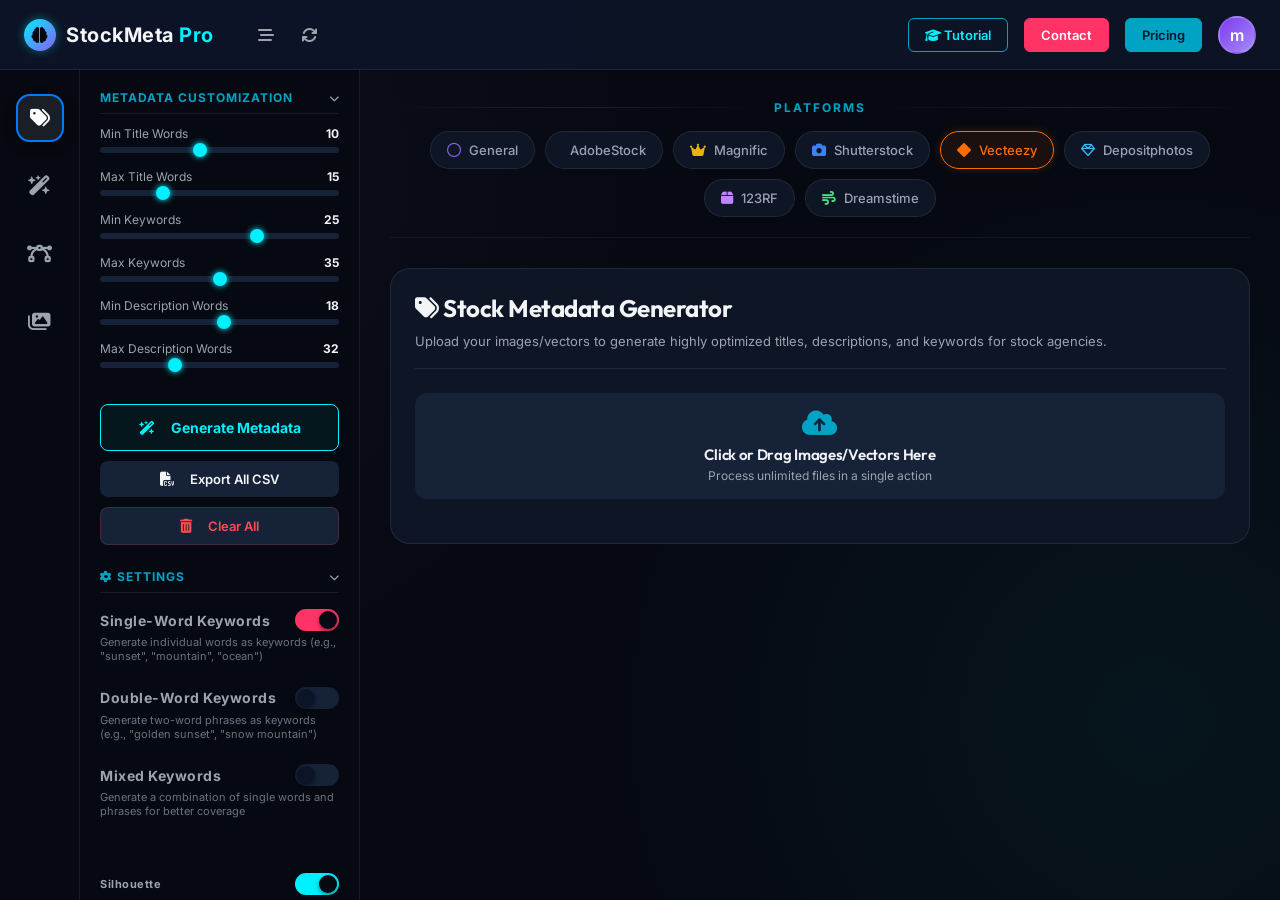
==== commit 02954d1c: "Enabled multiple file uploads for all tools" ====
--- a/index.html
+++ b/index.html
@@ -304,6 +304,64 @@
             <!-- Dynamic rows will be injected here by JS -->
           </div>
           
+        </div>
+      </section>
+
+      <!-- ==========================================================================
+           REVERSE PROMPT GENERATOR SECTION
+           ========================================================================== -->
+      <section class="image-gen-container" id="image-gen-section" style="display: none;">
+        <div class="bulk-preview-header" style="text-align: left;">
+          <h2 class="bulk-preview-title"><i class="fa-solid fa-wand-magic-sparkles"></i> Reverse Prompt Generator</h2>
+          <p class="bulk-preview-subtitle">Upload an image to reverse-engineer its prompt.</p>
+        </div>
+        <div class="image-gen-unified-layout" style="display: flex; flex-direction: column; gap: 20px; width: 100%;">
+          <div class="input-container">
+            <div class="upload-area" id="reverse-prompt-upload-area" style="min-height: 100px; display: flex; flex-direction: column; align-items: center; justify-content: center; border: 2px dashed var(--border-glass); border-radius: 12px; cursor: pointer; background: var(--bg-card); transition: all 0.2s ease; padding: 16px;" onclick="document.getElementById('reverse-prompt-file-input').click()">
+              <input type="file" id="reverse-prompt-file-input" accept="image/jpeg, image/png, image/webp" multiple style="display: none;">
+              <div id="reverse-prompt-upload-content" style="text-align: center; pointer-events: none;">
+                <i class="fa-solid fa-cloud-arrow-up" style="font-size: 28px; color: var(--color-cyan-dim); margin-bottom: 8px;"></i>
+                <h3 style="font-size: 15px; font-weight: 600; color: var(--text-main); margin-bottom: 4px;">Upload Image for Prompt Generation</h3>
+              </div>
+            </div>
+          </div>
+          <div id="reverse-prompt-preview-list" style="display: flex; flex-direction: column; gap: 20px; width: 100%;"></div>
+        </div>
+      </section>
+
+      <!-- ==========================================================================
+           IMAGE TO SVG CONVERTER SECTION
+           ========================================================================== -->
+      <section class="image-gen-container" id="image-to-svg-section" style="display: none;">
+        <div class="bulk-preview-header" style="text-align: left;">
+          <h2 class="bulk-preview-title"><i class="fa-solid fa-bezier-curve"></i> Image to SVG Converter</h2>
+          <p class="bulk-preview-subtitle">Upload a raster image to convert it into a scalable vector graphic.</p>
+        </div>
+        <div class="image-gen-unified-layout" style="display: flex; flex-direction: column; gap: 20px; width: 100%;">
+          <div class="input-container">
+            <div class="upload-area" id="image-to-svg-upload-area" style="min-height: 100px; display: flex; flex-direction: column; align-items: center; justify-content: center; border: 2px dashed var(--border-glass); border-radius: 12px; cursor: pointer; background: var(--bg-card); transition: all 0.2s ease; padding: 16px;" onclick="document.getElementById('image-to-svg-file-input').click()">
+              <input type="file" id="image-to-svg-file-input" accept="image/jpeg, image/png, image/webp" multiple style="display: none;">
+              <div style="text-align: center; pointer-events: none;">
+                <i class="fa-solid fa-cloud-arrow-up" style="font-size: 28px; color: var(--color-cyan-dim); margin-bottom: 8px;"></i>
+                <h3 style="font-size: 15px; font-weight: 600; color: var(--text-main); margin-bottom: 4px;">Upload Image to Convert</h3>
+              </div>
+            </div>
+          </div>
+          <div id="image-to-svg-preview" style="text-align: center;"></div>
+        </div>
+      </section>
+
+      <!-- ==========================================================================
+           PORTFOLIO VIEWER SECTION
+           ========================================================================== -->
+      <section class="image-gen-container" id="portfolio-viewer-section" style="display: none;">
+        <div class="bulk-preview-header" style="text-align: left;">
+          <h2 class="bulk-preview-title"><i class="fa-regular fa-folder-open"></i> Portfolio Viewer</h2>
+          <p class="bulk-preview-subtitle">View and manage your generated portfolio.</p>
+        </div>
+        <div style="text-align: center; padding: 40px;">
+          <i class="fa-regular fa-folder-open" style="font-size: 48px; color: var(--color-cyan-dim); margin-bottom: 20px;"></i>
+          <h3>Portfolio Viewer (Coming Soon)</h3>
         </div>
       </section>
 
@@ -439,6 +497,6 @@
   <div class="toast-container" id="toast-container"></div>
 
   <!-- Custom JS Application Logic -->
-  <script src="app.js?v=29"></script>
+  <script src="app.js?v=34"></script>
 </body>
 </html>
